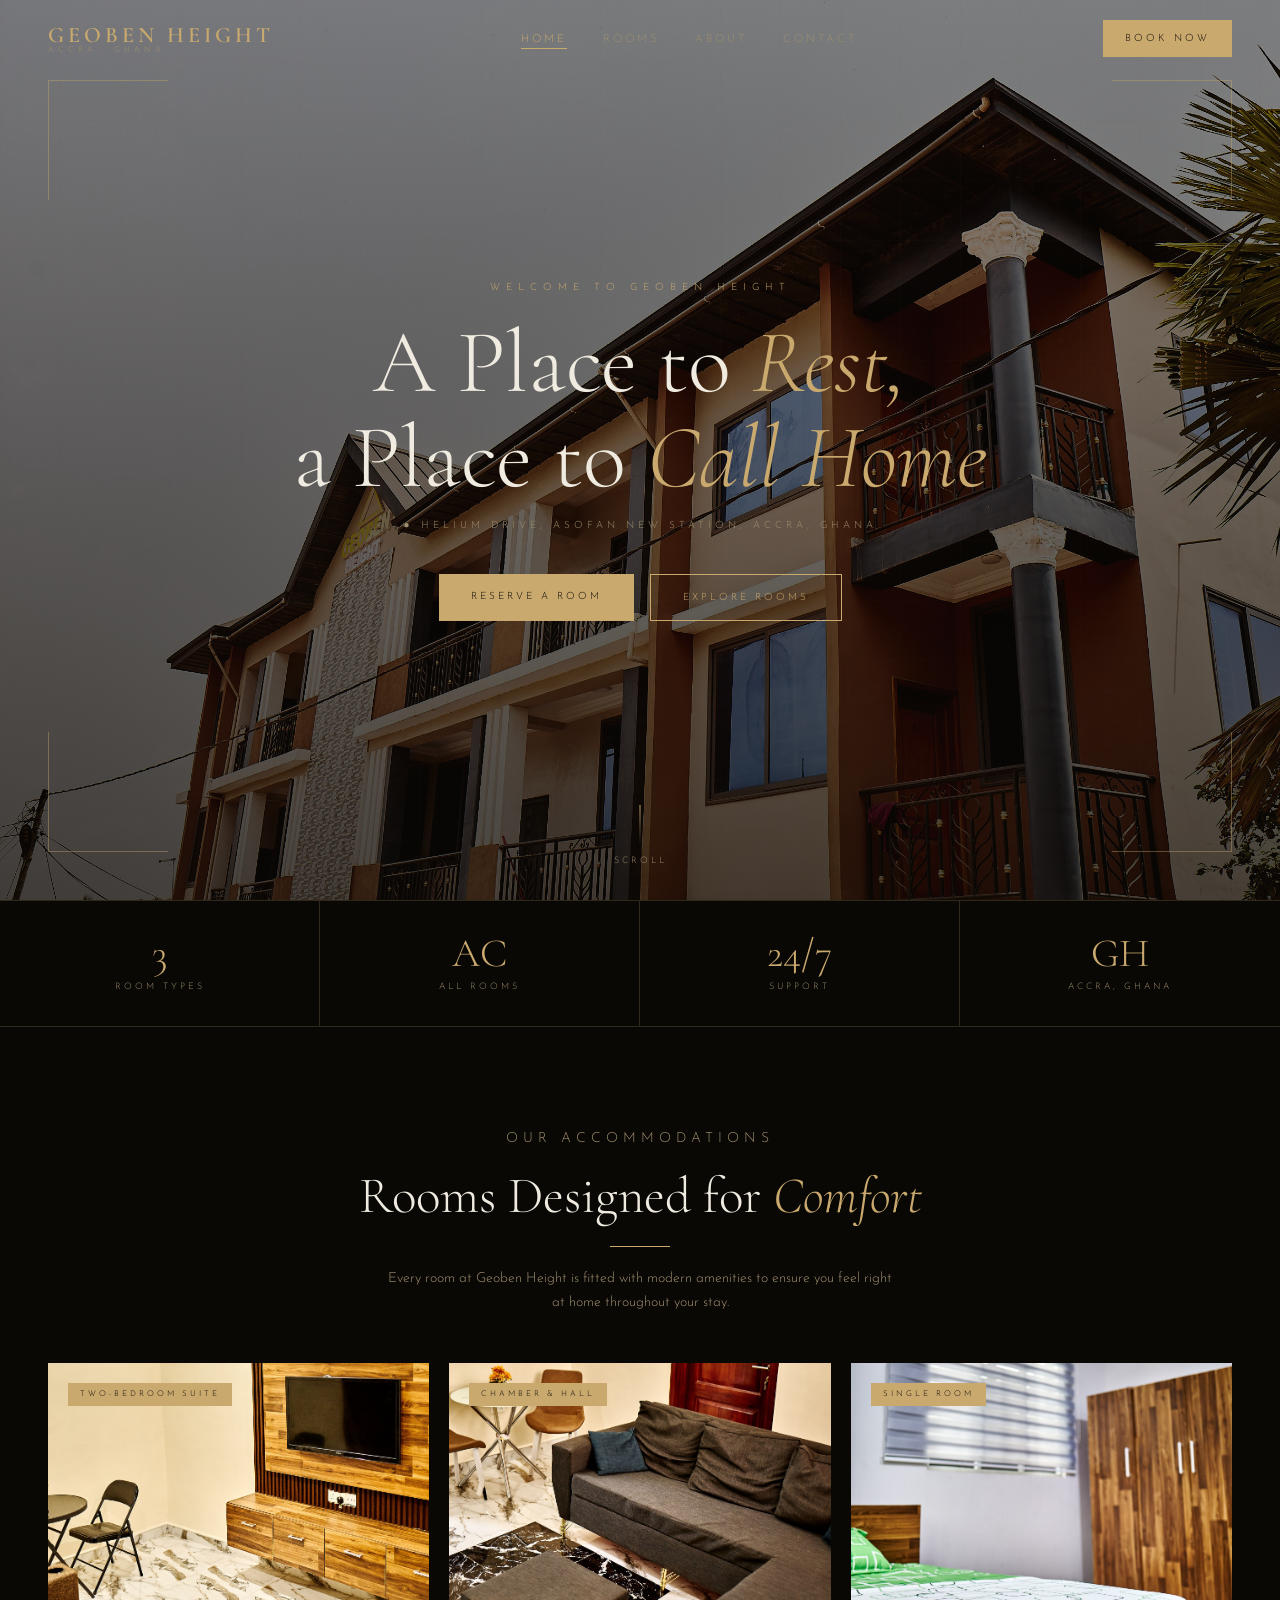
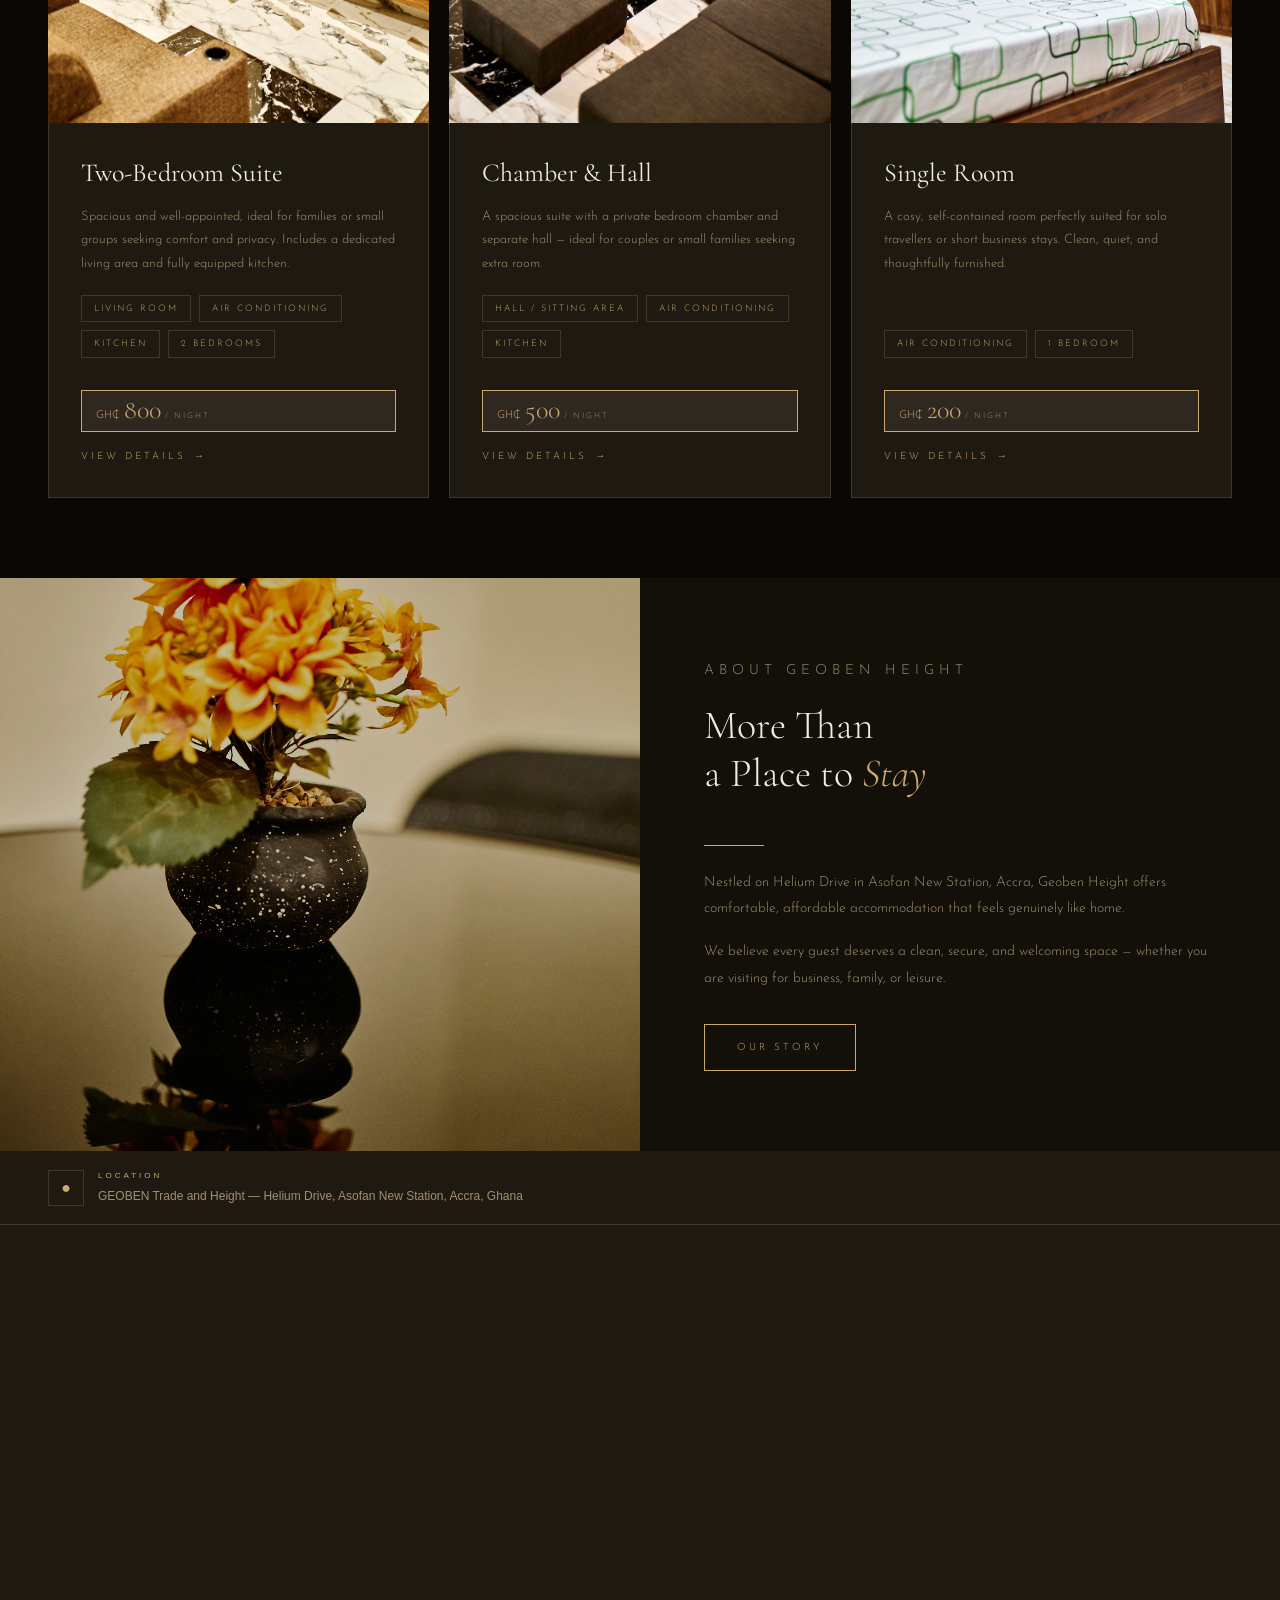
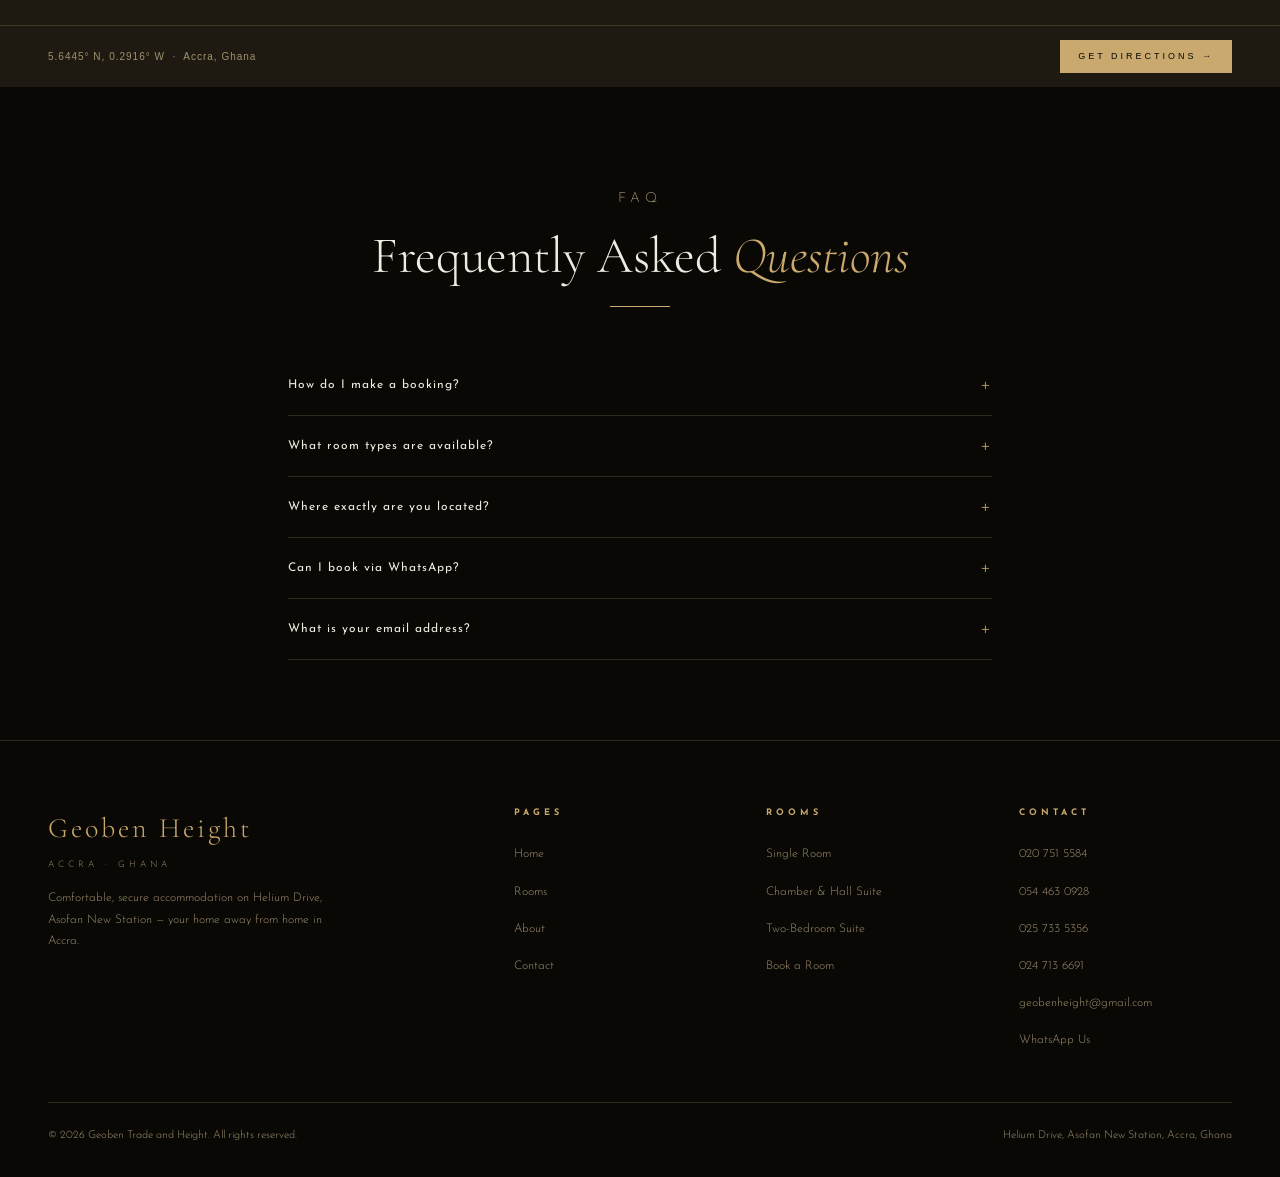
==== index.html @ 5ebba86f "first commit" ====
<!DOCTYPE html>
<html lang="en">
<head>
<meta charset="UTF-8">
<meta name="viewport" content="width=device-width, initial-scale=1.0">
<title>Geoben Height — Luxury Accommodation, Accra</title>
<link rel="stylesheet" href="style.css">
<style>
  .price-tag {
    display: inline-flex;
    align-items: baseline;
    gap: 4px;
    background: var(--mid);
    border: 1px solid var(--gold);
    padding: 6px 14px;
    margin: 8px 0 16px;
  }
  .price-tag .currency { font-family: var(--ff-sans); font-size: 11px; color: var(--gold); }
  .price-tag .amount { font-family: var(--ff-display); font-size: 26px; font-weight: 300; color: var(--gold); line-height: 1; }
  .price-tag .per { font-family: var(--ff-sans); font-size: 8px; letter-spacing: 2px; text-transform: uppercase; color: var(--text-muted); }
</style>
</head>
<body>

<!-- NAV -->
<nav class="nav" id="nav">
  <a href="index.html" class="nav-logo">
    <span class="name">GEOBEN HEIGHT</span>
    <span class="sub">Accra · Ghana</span>
  </a>
  <ul class="nav-links">
    <li><a href="index.html" class="active">Home</a></li>
    <li><a href="rooms.html">Rooms</a></li>
    <li><a href="about.html">About</a></li>
    <li><a href="contact.html">Contact</a></li>
  </ul>
  <button class="hamburger" id="hamburger" onclick="toggleMenu()" aria-label="Menu">
    <span></span><span></span><span></span>
  </button>
  <a href="contact.html#booking" class="nav-cta">Book Now</a>
</nav>

<!-- Mobile Nav Overlay -->
<div class="mobile-nav" id="mobileNav">
  <button class="m-link" onclick="mobileGo('index.html')">Home</button>
  <button class="m-link" onclick="mobileGo('rooms.html')">Rooms</button>
  <button class="m-link" onclick="mobileGo('about.html')">About</button>
  <button class="m-link" onclick="mobileGo('contact.html')">Contact</button>
  <button class="m-cta" onclick="mobileGo('contact.html')">Book Now</button>
</div>

<!-- HERO -->
<section class="hero">
  <div class="hero-bg" style="background-image:url('hero-bg.jpg');background-size:cover;background-position:center top;position:absolute;inset:0;">
    <div class="hero-pattern"></div>
  </div>
  <div class="hero-vignette"></div>
  <div class="hero-corner tl"></div>
  <div class="hero-corner tr"></div>
  <div class="hero-corner bl"></div>
  <div class="hero-corner br"></div>
  <div class="hero-content">
    <p class="hero-eyebrow">Welcome to Geoben Height</p>
    <h1>A Place to <em>Rest,</em><br>a Place to <em>Call Home</em></h1>
    <p class="hero-location">&#9679; Helium Drive, Asofan New Station, Accra, Ghana</p>
    <div class="hero-btns">
      <a href="contact.html#booking" class="btn-primary">Reserve a Room</a>
      <a href="rooms.html" class="btn-ghost">Explore Rooms</a>
    </div>
  </div>
  <div class="hero-scroll">
    <div class="scroll-line"></div>
    <span>Scroll</span>
  </div>
</section>

<!-- STATS -->
<div class="stats-bar">
  <div class="stat-item">
    <div class="stat-num">3</div>
    <div class="stat-label">Room Types</div>
  </div>
  <div class="stat-item">
    <div class="stat-num">AC</div>
    <div class="stat-label">All Rooms</div>
  </div>
  <div class="stat-item">
    <div class="stat-num">24/7</div>
    <div class="stat-label">Support</div>
  </div>
  <div class="stat-item">
    <div class="stat-num">GH</div>
    <div class="stat-label">Accra, Ghana</div>
  </div>
</div>

<!-- ROOMS PREVIEW -->
<section>
  <div class="sec-head">
    <p class="sec-eyebrow">Our Accommodations</p>
    <h2>Rooms Designed for <em>Comfort</em></h2>
    <div class="gold-rule"></div>
    <p>Every room at Geoben Height is fitted with modern amenities to ensure you feel right at home throughout your stay.</p>
  </div>
  <div class="rooms-section">
  <div class="rooms-grid">
      <!-- Two-Bedroom Suite -->
      <div class="room-card">
        <div class="room-thumb">
          <div class="room-thumb-bg" style="background-image:url('two-bedroom.jpg');background-size:cover;background-position:center"></div>
          <span class="room-tag">Two-Bedroom Suite</span>
        </div>
        <div class="room-body">
          <h3 class="room-name">Two-Bedroom Suite</h3>
          <p class="room-desc">Spacious and well-appointed, ideal for families or small groups seeking comfort and privacy. Includes a dedicated living area and fully equipped kitchen.</p>
          <div class="room-amenities">
            <span class="amenity-tag">Living Room</span>
            <span class="amenity-tag">Air Conditioning</span>
            <span class="amenity-tag">Kitchen</span>
            <span class="amenity-tag">2 Bedrooms</span>
          </div>
          <div class="price-tag"><span class="currency">GH₵</span><span class="amount">800</span><span class="per">/ night</span></div>
          <a href="rooms.html" class="room-link">View Details</a>
        </div>
      </div>
      <!-- Chamber and Hall -->
      <div class="room-card">
        <div class="room-thumb">
          <div class="room-thumb-bg" style="background-image:url('chamber-hall.jpg');background-size:cover;background-position:center"></div>
          <span class="room-tag">Chamber &amp; Hall</span>
        </div>
        <div class="room-body">
          <h3 class="room-name">Chamber &amp; Hall</h3>
          <p class="room-desc">A spacious suite with a private bedroom chamber and separate hall — ideal for couples or small families seeking extra room.</p>
          <div class="room-amenities">
            <span class="amenity-tag">Hall / Sitting Area</span>
            <span class="amenity-tag">Air Conditioning</span>
            <span class="amenity-tag">Kitchen</span>
          </div>
          <div class="price-tag"><span class="currency">GH₵</span><span class="amount">500</span><span class="per">/ night</span></div>
          <a href="rooms.html" class="room-link">View Details</a>
        </div>
      </div>
      <!-- Single Room -->
      <div class="room-card">
        <div class="room-thumb">
          <div class="room-thumb-bg" style="background-image:url('single-room.jpg');background-size:cover;background-position:center"></div>
          <span class="room-tag">Single Room</span>
        </div>
        <div class="room-body">
          <h3 class="room-name">Single Room</h3>
          <p class="room-desc">A cosy, self-contained room perfectly suited for solo travellers or short business stays. Clean, quiet, and thoughtfully furnished.</p>
          <div class="room-amenities">
            <span class="amenity-tag">Air Conditioning</span>
            <span class="amenity-tag">1 Bedroom</span>
          </div>
          <div class="price-tag"><span class="currency">GH₵</span><span class="amount">200</span><span class="per">/ night</span></div>
          <a href="rooms.html" class="room-link">View Details</a>
        </div>
      </div>
    </div>
  </div>
</section>

<!-- ABOUT TEASER -->
<section>
  <div class="about-split">
    <div class="about-visual" style="background-image:url('about-visual.jpg');background-size:cover;background-position:center;min-height:420px;">
      <div style="position:absolute;inset:0;background:rgba(10,8,5,0.25);"></div>
    </div>
    <div class="about-text-block">
      <p class="sec-eyebrow">About Geoben Height</p>
      <h2>More Than<br>a Place to <em>Stay</em></h2>
      <div class="divider"></div>
      <p>Nestled on Helium Drive in Asofan New Station, Accra, Geoben Height offers comfortable, affordable accommodation that feels genuinely like home.</p>
      <p>We believe every guest deserves a clean, secure, and welcoming space — whether you are visiting for business, family, or leisure.</p>
      <a href="about.html" class="btn-ghost" style="margin-top: 16px; align-self: flex-start;">Our Story</a>
    </div>
  </div>
</section>

<!-- MAP -->
<!-- Google Map -->
<div style="font-family:sans-serif;background:#1e1a12">
  <div style="background:#1e1a12;border-bottom:1px solid rgba(201,169,110,0.2);padding:18px 48px;display:flex;align-items:center;gap:14px">
    <div style="width:36px;height:36px;border:1px solid rgba(201,169,110,0.2);display:flex;align-items:center;justify-content:center;font-size:16px;flex-shrink:0;color:#c9a96e">&#9679;</div>
    <div>
      <div style="font-size:8px;letter-spacing:3px;text-transform:uppercase;color:#c9a96e;margin-bottom:3px">Location</div>
      <div style="font-size:12px;color:#a09070">GEOBEN Trade and Height &mdash; Helium Drive, Asofan New Station, Accra, Ghana</div>
    </div>
  </div>
  <div style="width:100%;height:400px">
    <iframe src="https://www.google.com/maps/embed?pb=!1m18!1m12!1m3!1d3971.3!2d-0.2916361!3d5.6444949!2m3!1f0!2f0!3f0!3m2!1i1024!2i768!4f13.1!3m3!1m2!1s0xfdf995ddbdab3d1%3A0x887367ef59d5eaba!2sGEOBEN%20Trade%20and%20Height.!5e0!3m2!1sen!2sgh!4v1700000000000!5m2!1sen!2sgh" width="100%" height="400" style="border:none;display:block" loading="lazy" allowfullscreen referrerpolicy="no-referrer-when-downgrade"></iframe>
  </div>
  <div style="background:#1e1a12;border-top:1px solid rgba(201,169,110,0.2);padding:14px 48px;display:flex;align-items:center;justify-content:space-between">
    <span style="font-size:10px;color:#a09070;letter-spacing:1px">5.6445&deg; N, 0.2916&deg; W &nbsp;&middot;&nbsp; Accra, Ghana</span>
    <a href="https://www.google.com/maps/dir//GEOBEN+Trade+and+Height.,+HELIUM+DRIVE+Asofan+new+station,+Accra" target="_blank" style="font-size:9px;letter-spacing:3px;text-transform:uppercase;color:#0a0805;background:#c9a96e;padding:9px 18px;text-decoration:none;display:inline-block">Get Directions &rarr;</a>
  </div>
</div>

<!-- FAQ -->
<section>
  <div class="sec-head">
    <p class="sec-eyebrow">FAQ</p>
    <h2>Frequently Asked <em>Questions</em></h2>
    <div class="gold-rule"></div>
  </div>
  <div class="faq-section">
    <div class="faq-item">
      <button class="faq-btn" onclick="toggleFaq(this)">
        How do I make a booking?
        <span class="faq-icon">+</span>
      </button>
      <div class="faq-body">Fill in the booking form on our Contact page, or reach us directly via phone or WhatsApp on 020 751 5584, 054 463 0928, 025 733 5356, or 024 713 6691. We confirm reservations within 24 hours.</div>
    </div>
    <div class="faq-item">
      <button class="faq-btn" onclick="toggleFaq(this)">
        What room types are available?
        <span class="faq-icon">+</span>
      </button>
      <div class="faq-body">We offer Single Rooms, Chamber & Hall and Two-Bedroom Suites. Both types come with air conditioning and kitchen access. The two-bedroom suite also includes a living room.</div>
    </div>
    <div class="faq-item">
      <button class="faq-btn" onclick="toggleFaq(this)">
        Where exactly are you located?
        <span class="faq-icon">+</span>
      </button>
      <div class="faq-body">We are located at GEOBEN Trade and Height, Helium Drive, Asofan New Station, Accra. Click the map above for directions.</div>
    </div>
    <div class="faq-item">
      <button class="faq-btn" onclick="toggleFaq(this)">
        Can I book via WhatsApp?
        <span class="faq-icon">+</span>
      </button>
      <div class="faq-body">Yes. You can reach us on 020 751 5584 via call or WhatsApp to ask questions or confirm your booking.</div>
    </div>
    <div class="faq-item">
      <button class="faq-btn" onclick="toggleFaq(this)">
        What is your email address?
        <span class="faq-icon">+</span>
      </button>
      <div class="faq-body">You can email us at geobenheight@gmail.com. We aim to respond within 24 hours of receiving your message.</div>
    </div>
  </div>
</section>

<!-- FOOTER -->
<footer>
  <div class="footer-grid">
    <div class="footer-brand">
      <div class="logo">Geoben Height</div>
      <div class="tagline">Accra · Ghana</div>
      <p>Comfortable, secure accommodation on Helium Drive, Asofan New Station — your home away from home in Accra.</p>
    </div>
    <div class="footer-col">
      <h4>Pages</h4>
      <ul>
        <li><a href="index.html">Home</a></li>
        <li><a href="rooms.html">Rooms</a></li>
        <li><a href="about.html">About</a></li>
        <li><a href="contact.html">Contact</a></li>
      </ul>
    </div>
    <div class="footer-col">
      <h4>Rooms</h4>
      <ul>
        <li><a href="rooms.html">Single Room</a></li>
        <li><a href="rooms.html">Chamber & Hall Suite</a></li>        
        <li><a href="rooms.html">Two-Bedroom Suite</a></li>
        <li><a href="contact.html#booking">Book a Room</a></li>
      </ul>
    </div>
    <div class="footer-col">
      <h4>Contact</h4>
      <ul>
        <li><a href="tel:+233207515584">020 751 5584</a></li>
        <li><a href="tel:+233544630928">054 463 0928</a></li>
        <li><a href="tel:+233257335356">025 733 5356</a></li>
        <li><a href="tel:+233247136691">024 713 6691</a></li>
        <li><a href="mailto:geobenheight@gmail.com">geobenheight@gmail.com</a></li>
        <li><a href="https://wa.me/233207515584">WhatsApp Us</a></li>
      </ul>
    </div>
  </div>
  <div class="footer-bottom">
    <p>© 2026 Geoben Trade and Height. All rights reserved.</p>
    <p>Helium Drive, Asofan New Station, Accra, Ghana</p>
  </div>
</footer>

<script>
  const nav = document.getElementById('nav');
  window.addEventListener('scroll', () => {
    nav.classList.toggle('scrolled', window.scrollY > 60);
  });
  function toggleFaq(btn) {
    const body = btn.nextElementSibling;
    const icon = btn.querySelector('.faq-icon');
    const isOpen = body.classList.contains('open');
    document.querySelectorAll('.faq-body').forEach(b => b.classList.remove('open'));
    document.querySelectorAll('.faq-btn').forEach(b => { b.classList.remove('open'); b.querySelector('.faq-icon').textContent = '+'; });
    if (!isOpen) { body.classList.add('open'); btn.classList.add('open'); icon.textContent = '+'; }
  }

  // ── HAMBURGER MENU ──
  const hamburger = document.getElementById('hamburger');
  const mobileNav = document.getElementById('mobileNav');

  function toggleMenu() {
    const isOpen = mobileNav.classList.contains('open');
    if (isOpen) {
      mobileNav.classList.remove('open');
      hamburger.classList.remove('open');
      document.body.style.overflow = '';
    } else {
      mobileNav.classList.add('open');
      hamburger.classList.add('open');
      document.body.style.overflow = 'hidden';
    }
  }

  function mobileGo(page) {
    mobileNav.classList.remove('open');
    hamburger.classList.remove('open');
    document.body.style.overflow = '';
    window.location.href = page;
  }

  // Close menu on outside click
  mobileNav.addEventListener('click', function(e) {
    if (e.target === mobileNav) {
      toggleMenu();
    }
  });

  // Close menu on Escape key
  document.addEventListener('keydown', function(e) {
    if (e.key === 'Escape' && mobileNav.classList.contains('open')) {
      toggleMenu();
    }
  });

</script>
</body>
</html>
---- style.css ----
@import url('https://fonts.googleapis.com/css2?family=Cormorant+Garamond:ital,wght@0,300;0,400;0,600;1,300;1,400&family=Josefin+Sans:wght@300;400;600&display=swap');

:root {
  --gold: #c9a96e;
  --gold-light: #e8d5a8;
  --gold-dark: #8b6914;
  --black: #0a0805;
  --dark: #13100a;
  --dark2: #1e1a12;
  --mid: #2e2820;
  --text: #f0ebe0;
  --text-muted: #a09070;
  --off-white: #f7f3ec;
  --border: rgba(201,169,110,0.2);
  --ff-display: 'Cormorant Garamond', serif;
  --ff-sans: 'Josefin Sans', sans-serif;
}

*, *::before, *::after { margin: 0; padding: 0; box-sizing: border-box; }

html { scroll-behavior: smooth; }

body {
  background: var(--black);
  color: var(--text);
  font-family: var(--ff-sans);
  font-weight: 300;
  line-height: 1.7;
  overflow-x: hidden;
}

/* ── NAV ── */
.nav {
  position: fixed;
  top: 0; left: 0; right: 0;
  z-index: 300;
  display: flex;
  align-items: center;
  justify-content: space-between;
  padding: 20px 48px;
  transition: background 0.4s, padding 0.4s;
}
.nav.scrolled {
  background: rgba(10,8,5,0.96);
  padding: 14px 48px;
  border-bottom: 1px solid var(--border);
}
.nav-logo {
  display: flex;
  flex-direction: column;
  line-height: 1;
  text-decoration: none;
}
.nav-logo .name {
  font-family: var(--ff-display);
  font-size: 22px;
  font-weight: 600;
  color: var(--gold);
  letter-spacing: 4px;
}
.nav-logo .sub {
  font-family: var(--ff-sans);
  font-size: 8px;
  letter-spacing: 4px;
  color: var(--text-muted);
  text-transform: uppercase;
}
.nav-links {
  display: flex;
  gap: 36px;
  list-style: none;
}
.nav-links a {
  font-family: var(--ff-sans);
  font-size: 11px;
  letter-spacing: 3px;
  text-transform: uppercase;
  color: var(--text-muted);
  text-decoration: none;
  transition: color 0.3s;
  position: relative;
}
.nav-links a::after {
  content: '';
  position: absolute;
  bottom: -4px; left: 0;
  width: 0; height: 1px;
  background: var(--gold);
  transition: width 0.3s;
}
.nav-links a:hover, .nav-links a.active { color: var(--gold); }
.nav-links a:hover::after, .nav-links a.active::after { width: 100%; }
.nav-cta {
  font-family: var(--ff-sans);
  font-size: 10px;
  letter-spacing: 3px;
  text-transform: uppercase;
  color: var(--black);
  background: var(--gold);
  border: none;
  padding: 10px 22px;
  cursor: pointer;
  text-decoration: none;
  display: inline-block;
  transition: background 0.3s, color 0.3s;
}
.nav-cta:hover { background: var(--gold-light); }

/* ── HERO ── */
.hero {
  position: relative;
  height: 100vh;
  display: flex;
  align-items: center;
  justify-content: center;
  overflow: hidden;
}
.hero-bg {
  position: absolute;
  inset: 0;
  background: var(--dark);
  background-size: cover;
  background-position: center top;
}
.hero-pattern {
  position: absolute;
  inset: 0;
  background-image:
    linear-gradient(var(--border) 1px, transparent 1px),
    linear-gradient(90deg, var(--border) 1px, transparent 1px);
  background-size: 60px 60px;
  opacity: 0.2;
}
.hero-vignette {
  position: absolute;
  inset: 0;
  background: linear-gradient(
    to bottom,
    rgba(10,8,5,0.45) 0%,
    rgba(10,8,5,0.6) 50%,
    rgba(10,8,5,0.75) 100%
  );
}
.hero-corner {
  position: absolute;
  width: 120px; height: 120px;
  border-color: var(--gold);
  border-style: solid;
  opacity: 0.4;
}
.hero-corner.tl { top: 80px; left: 48px; border-width: 1px 0 0 1px; }
.hero-corner.tr { top: 80px; right: 48px; border-width: 1px 1px 0 0; }
.hero-corner.bl { bottom: 48px; left: 48px; border-width: 0 0 1px 1px; }
.hero-corner.br { bottom: 48px; right: 48px; border-width: 0 1px 1px 0; }
.hero-content {
  position: relative;
  z-index: 2;
  text-align: center;
  animation: fadeUp 1.2s ease both;
}
@keyframes fadeUp {
  from { opacity: 0; transform: translateY(30px); }
  to   { opacity: 1; transform: translateY(0); }
}
.hero-eyebrow {
  font-family: var(--ff-sans);
  font-size: 10px;
  letter-spacing: 6px;
  text-transform: uppercase;
  color: var(--gold);
  margin-bottom: 20px;
}
.hero h1 {
  font-family: var(--ff-display);
  font-size: clamp(52px, 7vw, 90px);
  font-weight: 300;
  line-height: 1.05;
  color: var(--text);
  margin-bottom: 12px;
}
.hero h1 em { font-style: italic; color: var(--gold); }
.hero-location {
  font-family: var(--ff-sans);
  font-size: 10px;
  letter-spacing: 4px;
  color: var(--text-muted);
  text-transform: uppercase;
  margin-bottom: 40px;
}
.hero-btns {
  display: flex;
  gap: 16px;
  justify-content: center;
}
.btn-primary {
  font-family: var(--ff-sans);
  font-size: 10px;
  letter-spacing: 3px;
  text-transform: uppercase;
  color: var(--black);
  background: var(--gold);
  border: none;
  padding: 14px 32px;
  cursor: pointer;
  text-decoration: none;
  display: inline-block;
  transition: background 0.3s;
}
.btn-primary:hover { background: var(--gold-light); }
.btn-ghost {
  font-family: var(--ff-sans);
  font-size: 10px;
  letter-spacing: 3px;
  text-transform: uppercase;
  color: var(--gold);
  background: transparent;
  border: 1px solid var(--gold);
  padding: 14px 32px;
  cursor: pointer;
  text-decoration: none;
  display: inline-block;
  transition: background 0.3s, color 0.3s;
}
.btn-ghost:hover { background: var(--gold); color: var(--black); }
.hero-scroll {
  position: absolute;
  bottom: 32px;
  left: 50%;
  transform: translateX(-50%);
  display: flex;
  flex-direction: column;
  align-items: center;
  gap: 8px;
  color: var(--text-muted);
  font-size: 9px;
  letter-spacing: 3px;
  text-transform: uppercase;
  font-family: var(--ff-sans);
  animation: bounce 2s infinite;
}
.scroll-line {
  width: 1px; height: 40px;
  background: linear-gradient(to bottom, var(--gold), transparent);
}
@keyframes bounce {
  0%, 100% { transform: translateX(-50%) translateY(0); }
  50% { transform: translateX(-50%) translateY(6px); }
}

/* ── SECTION HEADER ── */
.sec-head {
  text-align: center;
  padding: 80px 24px 48px;
}
.sec-eyebrow {
  font-family: var(--ff-sans);
  font-size: 9px;
  letter-spacing: 5px;
  text-transform: uppercase;
  color: var(--gold);
  margin-bottom: 16px;
}
.sec-head h2 {
  font-family: var(--ff-display);
  font-size: clamp(32px, 4vw, 52px);
  font-weight: 300;
  color: var(--text);
  line-height: 1.15;
}
.sec-head h2 em { font-style: italic; color: var(--gold); }
.gold-rule {
  width: 60px; height: 1px;
  background: var(--gold);
  margin: 20px auto 0;
}
.sec-head p {
  margin-top: 20px;
  font-size: 14px;
  color: var(--text-muted);
  max-width: 520px;
  margin-left: auto;
  margin-right: auto;
}

/* ── STATS BAR ── */
.stats-bar {
  display: grid;
  grid-template-columns: repeat(4, 1fr);
  border-top: 1px solid var(--border);
  border-bottom: 1px solid var(--border);
}
.stat-item {
  padding: 32px 20px;
  text-align: center;
  border-right: 1px solid var(--border);
}
.stat-item:last-child { border-right: none; }
.stat-num {
  font-family: var(--ff-display);
  font-size: 40px;
  font-weight: 300;
  color: var(--gold);
  line-height: 1;
  margin-bottom: 6px;
}
.stat-label {
  font-size: 9px;
  letter-spacing: 3px;
  text-transform: uppercase;
  color: var(--text-muted);
}

/* ── ROOM CARDS CAROUSEL ── */
.rooms-section { padding: 0 48px 80px; }
.rooms-grid {
  display: grid;
  grid-template-columns: repeat(3, 1fr);
  gap: 20px;
  align-items: stretch;
}
.room-card {
  position: relative;
  overflow: hidden;
  background: var(--dark2);
  cursor: pointer;
  display: flex;
  flex-direction: column;
}
.room-body {
  flex: 1;
  display: flex;
  flex-direction: column;
}
.room-desc {
  flex: 1;
}
.room-thumb {
  height: 360px;
  background: var(--dark2);
  display: flex;
  align-items: center;
  justify-content: center;
  overflow: hidden;
  position: relative;
}
.room-thumb-bg {
  position: absolute;
  inset: 0;
  transition: transform 0.6s ease;
}
.room-card:hover .room-thumb-bg { transform: scale(1.06); }
.rt-double {
  background: linear-gradient(135deg, #1e1508 0%, #3d2e0e 40%, #1e1508 100%);
}
.rt-single {
  background: linear-gradient(135deg, #0a1208 0%, #1a2e14 40%, #0a1208 100%);
}
.room-thumb-icon {
  position: relative;
  z-index: 2;
  font-size: 64px;
  opacity: 0.6;
  transition: transform 0.4s;
}
.room-card:hover .room-thumb-icon { transform: scale(1.1); }
.room-tag {
  position: absolute;
  top: 20px; left: 20px;
  z-index: 3;
  font-family: var(--ff-sans);
  font-size: 8px;
  letter-spacing: 3px;
  text-transform: uppercase;
  color: var(--black);
  background: var(--gold);
  padding: 5px 12px;
}
.room-body {
  padding: 28px 32px 32px;
  border: 1px solid var(--border);
  border-top: none;
}
.room-name {
  font-family: var(--ff-display);
  font-size: 26px;
  font-weight: 400;
  color: var(--text);
  margin-bottom: 10px;
}
.room-desc {
  font-size: 13px;
  color: var(--text-muted);
  line-height: 1.8;
  margin-bottom: 20px;
}
.room-amenities {
  display: flex;
  flex-wrap: wrap;
  gap: 8px;
  margin-bottom: 24px;
}
.amenity-tag {
  font-family: var(--ff-sans);
  font-size: 9px;
  letter-spacing: 2px;
  text-transform: uppercase;
  color: var(--gold);
  border: 1px solid var(--border);
  padding: 5px 12px;
}
.room-link {
  font-family: var(--ff-sans);
  font-size: 10px;
  letter-spacing: 3px;
  text-transform: uppercase;
  color: var(--gold);
  text-decoration: none;
  display: flex;
  align-items: center;
  gap: 8px;
  transition: gap 0.3s;
}
.room-link:hover { gap: 14px; }
.room-link::after { content: '→'; }

/* ── ABOUT SPLIT ── */
.about-split {
  display: grid;
  grid-template-columns: 1fr 1fr;
  min-height: 500px;
}
.about-visual {
  background: var(--dark2);
  background-size: cover;
  background-position: center;
  display: flex;
  align-items: center;
  justify-content: center;
  position: relative;
  overflow: hidden;
  padding: 0;
  min-height: 420px;
}
.about-geo {
  position: absolute;
  inset: 0;
  background-image:
    linear-gradient(var(--border) 1px, transparent 1px),
    linear-gradient(90deg, var(--border) 1px, transparent 1px);
  background-size: 40px 40px;
}
.about-circle {
  position: relative;
  z-index: 2;
  width: 200px; height: 200px;
  border-radius: 50%;
  border: 1px solid var(--gold);
  display: flex;
  align-items: center;
  justify-content: center;
  flex-direction: column;
  text-align: center;
}
.about-circle::before {
  content: '';
  position: absolute;
  inset: 12px;
  border-radius: 50%;
  border: 1px solid var(--border);
}
.about-circle .big {
  font-family: var(--ff-display);
  font-size: 48px;
  font-weight: 300;
  color: var(--gold);
  line-height: 1;
}
.about-circle .sm {
  font-size: 9px;
  letter-spacing: 2px;
  text-transform: uppercase;
  color: var(--text-muted);
  margin-top: 4px;
}
.about-text-block {
  padding: 80px 64px;
  background: var(--dark);
  display: flex;
  flex-direction: column;
  justify-content: center;
}
.about-text-block h2 {
  font-family: var(--ff-display);
  font-size: 40px;
  font-weight: 300;
  line-height: 1.2;
  margin-bottom: 24px;
  color: var(--text);
}
.about-text-block h2 em { font-style: italic; color: var(--gold); }
.about-text-block p {
  font-size: 14px;
  color: var(--text-muted);
  line-height: 1.9;
  margin-bottom: 16px;
}
.about-divider {
  width: 40px; height: 1px;
  background: var(--gold);
  margin: 28px 0;
}

/* ── CONTACT GRID ── */
.contact-section { padding: 80px 48px; }
.contact-grid {
  display: grid;
  grid-template-columns: 1fr 1fr;
  gap: 2px;
}
.contact-info {
  background: var(--dark2);
  padding: 60px;
  border: 1px solid var(--border);
}
.contact-info h3 {
  font-family: var(--ff-display);
  font-size: 36px;
  font-weight: 300;
  color: var(--text);
  margin-bottom: 32px;
}
.contact-detail {
  display: flex;
  gap: 20px;
  margin-bottom: 28px;
  align-items: flex-start;
}
.contact-icon {
  width: 40px; height: 40px;
  border: 1px solid var(--border);
  display: flex;
  align-items: center;
  justify-content: center;
  flex-shrink: 0;
  font-size: 16px;
}
.contact-text label {
  display: block;
  font-size: 9px;
  letter-spacing: 3px;
  text-transform: uppercase;
  color: var(--gold);
  margin-bottom: 4px;
}
.contact-text p, .contact-text a {
  font-size: 13px;
  color: var(--text-muted);
  text-decoration: none;
  line-height: 1.6;
}
.contact-text a:hover { color: var(--gold); }

/* ── BOOKING FORM ── */
.booking-form-block {
  background: var(--dark);
  padding: 60px;
  border: 1px solid var(--border);
}
.booking-form-block h3 {
  font-family: var(--ff-display);
  font-size: 36px;
  font-weight: 300;
  color: var(--text);
  margin-bottom: 32px;
}
.form-row {
  display: grid;
  grid-template-columns: 1fr 1fr;
  gap: 16px;
  margin-bottom: 16px;
}
.form-row.full { grid-template-columns: 1fr; }
.field {
  display: flex;
  flex-direction: column;
  gap: 6px;
}
.field label {
  font-size: 9px;
  letter-spacing: 3px;
  text-transform: uppercase;
  color: var(--text-muted);
}
.field input, .field select {
  background: var(--mid);
  border: 1px solid var(--border);
  color: var(--text);
  font-family: var(--ff-sans);
  font-size: 12px;
  padding: 12px 16px;
  outline: none;
  transition: border-color 0.3s;
  appearance: none;
}
.field input:focus, .field select:focus {
  border-color: var(--gold);
}
.field select option { background: var(--dark2); }
.form-submit-btn {
  width: 100%;
  font-family: var(--ff-sans);
  font-size: 11px;
  letter-spacing: 3px;
  text-transform: uppercase;
  color: var(--black);
  background: var(--gold);
  border: none;
  padding: 16px;
  cursor: pointer;
  margin-top: 8px;
  transition: background 0.3s;
}
.form-submit-btn:hover { background: var(--gold-light); }
.form-note {
  font-size: 11px;
  color: var(--text-muted);
  text-align: center;
  margin-top: 12px;
}

/* ── MAP BLOCK ── */
.map-strip {
  height: 140px;
  background: var(--dark2);
  display: flex;
  align-items: center;
  justify-content: center;
  border-top: 1px solid var(--border);
  border-bottom: 1px solid var(--border);
  cursor: pointer;
  text-decoration: none;
  position: relative;
  overflow: hidden;
  transition: background 0.3s;
}
.map-strip:hover { background: var(--mid); }
.map-strip-geo {
  position: absolute;
  inset: 0;
  background-image:
    linear-gradient(var(--border) 1px, transparent 1px),
    linear-gradient(90deg, var(--border) 1px, transparent 1px);
  background-size: 30px 30px;
}
.map-strip-inner {
  position: relative;
  z-index: 2;
  text-align: center;
}
.map-strip-inner .pin { font-size: 28px; margin-bottom: 8px; }
.map-strip-inner p {
  font-size: 11px;
  color: var(--text-muted);
  letter-spacing: 1px;
  margin-bottom: 4px;
}
.map-strip-inner span {
  font-size: 9px;
  letter-spacing: 3px;
  text-transform: uppercase;
  color: var(--gold);
}

/* ── FAQ ── */
.faq-section { padding: 0 48px 80px; max-width: 800px; margin: 0 auto; }
.faq-item {
  border-bottom: 1px solid var(--border);
}
.faq-btn {
  width: 100%;
  background: none;
  border: none;
  color: var(--text);
  font-family: var(--ff-sans);
  font-size: 12px;
  letter-spacing: 1px;
  padding: 20px 0;
  display: flex;
  justify-content: space-between;
  align-items: center;
  cursor: pointer;
  text-align: left;
}
.faq-btn:hover { color: var(--gold); }
.faq-icon {
  color: var(--gold);
  font-size: 20px;
  font-weight: 300;
  flex-shrink: 0;
  margin-left: 16px;
  transition: transform 0.3s;
}
.faq-body {
  font-size: 13px;
  color: var(--text-muted);
  line-height: 1.8;
  max-height: 0;
  overflow: hidden;
  transition: max-height 0.4s ease, padding 0.3s;
}
.faq-body.open { max-height: 200px; padding-bottom: 20px; }
.faq-btn.open .faq-icon { transform: rotate(45deg); }

/* ── FOOTER ── */
footer {
  background: var(--black);
  border-top: 1px solid var(--border);
  padding: 64px 48px 32px;
}
.footer-grid {
  display: grid;
  grid-template-columns: 2fr 1fr 1fr 1fr;
  gap: 40px;
  margin-bottom: 48px;
}
.footer-brand .logo {
  font-family: var(--ff-display);
  font-size: 28px;
  font-weight: 300;
  color: var(--gold);
  letter-spacing: 3px;
  margin-bottom: 4px;
}
.footer-brand .tagline {
  font-size: 9px;
  letter-spacing: 4px;
  text-transform: uppercase;
  color: var(--text-muted);
  margin-bottom: 16px;
}
.footer-brand p {
  font-size: 12px;
  color: var(--text-muted);
  line-height: 1.8;
  max-width: 280px;
}
.footer-col h4 {
  font-size: 9px;
  letter-spacing: 4px;
  text-transform: uppercase;
  color: var(--gold);
  margin-bottom: 20px;
}
.footer-col ul { list-style: none; display: flex; flex-direction: column; gap: 10px; }
.footer-col ul a {
  font-size: 12px;
  color: var(--text-muted);
  text-decoration: none;
  transition: color 0.3s;
}
.footer-col ul a:hover { color: var(--gold); }
.footer-bottom {
  border-top: 1px solid var(--border);
  padding-top: 24px;
  display: flex;
  justify-content: space-between;
  align-items: center;
}
.footer-bottom p { font-size: 11px; color: var(--text-muted); }

/* ── PAGE HERO (inner pages) ── */
.page-hero {
  height: 45vh;
  min-height: 320px;
  display: flex;
  align-items: flex-end;
  justify-content: flex-start;
  padding: 0 48px 60px;
  position: relative;
  overflow: hidden;
  background: var(--dark2);
}
.page-hero-pattern {
  position: absolute;
  inset: 0;
  background-image:
    linear-gradient(var(--border) 1px, transparent 1px),
    linear-gradient(90deg, var(--border) 1px, transparent 1px);
  background-size: 60px 60px;
}
.page-hero-vignette {
  position: absolute;
  inset: 0;
  background: linear-gradient(to top, rgba(10,8,5,0.9) 0%, transparent 60%);
}
.page-hero-content {
  position: relative;
  z-index: 2;
  animation: fadeUp 0.8s ease both;
}
.page-hero-content .eyebrow {
  font-size: 9px;
  letter-spacing: 5px;
  text-transform: uppercase;
  color: var(--gold);
  margin-bottom: 12px;
}
.page-hero-content h1 {
  font-family: var(--ff-display);
  font-size: clamp(40px, 5vw, 70px);
  font-weight: 300;
  color: var(--text);
}
.page-hero-content h1 em { font-style: italic; color: var(--gold); }
.breadcrumb {
  margin-top: 12px;
  font-size: 10px;
  letter-spacing: 2px;
  color: var(--text-muted);
}
.breadcrumb a { color: var(--gold); text-decoration: none; }

/* ── UTILITIES ── */
.container { max-width: 1200px; margin: 0 auto; padding: 0 48px; }
.text-gold { color: var(--gold); }
section { position: relative; }
.divider { width: 60px; height: 1px; background: var(--gold); margin: 24px 0; }

/* ═══════════════════════════════════════════
   RESPONSIVE STYLES
   Breakpoints:
   - Tablet:  max-width 1024px
   - Mobile:  max-width 768px
   - Small:   max-width 480px
═══════════════════════════════════════════ */

/* ── HAMBURGER MENU ── */
.hamburger {
  display: none;
  flex-direction: column;
  gap: 5px;
  cursor: pointer;
  background: none;
  border: none;
  padding: 10px;
  z-index: 300;
  min-width: 44px;
  min-height: 44px;
  align-items: center;
  justify-content: center;
  -webkit-tap-highlight-color: transparent;
  touch-action: manipulation;
  position: relative;
}
.hamburger span {
  display: block;
  width: 24px;
  height: 2px;
  background: var(--gold);
  transition: all 0.3s;
  border-radius: 2px;
}
.hamburger.open span:nth-child(1) { transform: translateY(7px) rotate(45deg); }
.hamburger.open span:nth-child(2) { opacity: 0; transform: scaleX(0); }
.hamburger.open span:nth-child(3) { transform: translateY(-7px) rotate(-45deg); }

/* Mobile nav overlay */
.mobile-nav {
  display: none;
  position: fixed;
  top: 0;
  left: 0;
  width: 100%;
  height: 100%;
  background: rgba(10,8,5,0.98);
  z-index: 250;
  flex-direction: column;
  align-items: center;
  justify-content: center;
  gap: 36px;
  -webkit-overflow-scrolling: touch;
  touch-action: manipulation;
}
.mobile-nav.open { display: flex; }
.mobile-nav a, .mobile-nav .m-link {
  font-family: var(--ff-display);
  font-size: 36px;
  font-weight: 300;
  color: var(--text-muted);
  text-decoration: none;
  letter-spacing: 3px;
  transition: color 0.3s;
  background: none;
  border: none;
  cursor: pointer;
}
.mobile-nav a:hover, .mobile-nav .m-link:hover { color: var(--gold); }
.mobile-nav .m-cta {
  font-family: var(--ff-sans);
  font-size: 11px;
  letter-spacing: 3px;
  text-transform: uppercase;
  color: var(--black);
  background: var(--gold);
  padding: 14px 32px;
  text-decoration: none;
  margin-top: 12px;
  cursor: pointer;
  border: none;
}

/* ── TABLET (≤1024px) ── */
@media (max-width: 1024px) {
  .nav { padding: 16px 32px; }
  .nav.scrolled { padding: 12px 32px; }

  .hero-corner.tl { top: 60px; left: 32px; }
  .hero-corner.tr { top: 60px; right: 32px; }

  .rooms-section { padding: 0 32px 64px; }
  .rooms-grid { grid-template-columns: repeat(2, 1fr); gap: 16px; }

  .about-split { grid-template-columns: 1fr 1fr; }
  .about-text-block { padding: 60px 40px; }

  .contact-section { padding: 60px 32px; }
  .booking-form-block { padding: 48px 40px; }
  .contact-info { padding: 48px 40px; }

  .footer-grid { grid-template-columns: 2fr 1fr 1fr; gap: 32px; }
  .footer-grid .footer-col:last-child { grid-column: 2; }

  .page-hero { padding: 0 32px 48px; }

  /* About page */
  .about-full { padding: 60px 32px; gap: 48px; }
  .about-text-block { padding: 56px 40px; }

  /* Rooms page */
  .room-detail { margin: 0 32px 4px; }
}

/* ── MOBILE (≤768px) ── */
@media (max-width: 768px) {

  /* Nav — hide links, show hamburger */
  .nav { padding: 14px 20px; }
  .nav.scrolled { padding: 12px 20px; }
  .nav-links { display: none; }
  .nav-cta { display: none; }
  .hamburger { display: flex; }

  /* Hero */
  .hero { height: 100svh; padding: 0 20px; }
  .hero h1 { font-size: clamp(36px, 9vw, 56px); }
  .hero-eyebrow { font-size: 9px; letter-spacing: 4px; }
  .hero-location { font-size: 9px; letter-spacing: 2px; margin-bottom: 28px; }
  .hero-btns { flex-direction: column; align-items: center; gap: 12px; }
  .btn-primary, .btn-ghost { width: 200px; text-align: center; padding: 13px 20px; }
  .hero-corner { width: 50px; height: 50px; }
  .hero-corner.tl { top: 70px; left: 20px; }
  .hero-corner.tr { top: 70px; right: 20px; }
  .hero-corner.bl { bottom: 24px; left: 20px; }
  .hero-corner.br { bottom: 24px; right: 20px; }

  /* Stats */
  .stats-bar { grid-template-columns: repeat(2, 1fr); }
  .stat-item:nth-child(2) { border-right: none; }
  .stat-item:nth-child(3) { border-top: 1px solid var(--border); }
  .stat-num { font-size: 30px; }

  /* Section head */
  .sec-head { padding: 48px 20px 28px; }

  /* Rooms — stacked on mobile */
  .rooms-section { padding: 0 16px 48px; }
  .rooms-grid { grid-template-columns: 1fr; gap: 16px; }
  .room-thumb { height: 220px; }
  .room-thumb-icon { font-size: 48px; }

  /* About split — stack vertically */
  .about-split { grid-template-columns: 1fr; }
  .about-visual { min-height: 220px; padding: 40px; }
  .about-text-block { padding: 40px 24px; }
  .about-text-block h2 { font-size: 32px; }

  /* Contact */
  .contact-section { padding: 40px 16px; }
  .contact-grid { grid-template-columns: 1fr; }
  .contact-info { padding: 36px 24px; }
  .booking-form-block { padding: 36px 24px; }
  .form-row { grid-template-columns: 1fr; }

  /* FAQ */
  .faq-section { padding: 0 20px 48px; }

  /* Footer */
  footer { padding: 48px 20px 24px; }
  .footer-grid {
    grid-template-columns: 1fr;
    gap: 32px;
  }
  .footer-grid .footer-col:last-child { grid-column: auto; }
  .footer-bottom { flex-direction: column; gap: 8px; text-align: center; }

  /* Page hero */
  .page-hero {
    height: 36vh;
    min-height: 260px;
    padding: 0 20px 36px;
    padding-top: 80px;
  }
  .page-hero-content h1 { font-size: clamp(32px, 8vw, 52px); }

  /* Rooms page detail blocks */
  .room-detail {
    grid-template-columns: 1fr;
    margin: 0 16px 4px;
  }
  .room-detail.reverse { direction: ltr; }
  .rv { min-height: 240px; }
  .room-info-block { padding: 32px 24px; }
  .room-info-block h2 { font-size: 28px; }
  .amenity-grid { grid-template-columns: 1fr 1fr; }

  /* Comparison table */
  .compare-table { margin: 0 16px 48px; overflow-x: auto; }
  .compare-table table { min-width: 500px; }

  /* About page */
  .about-full {
    grid-template-columns: 1fr;
    padding: 40px 20px;
    gap: 32px;
  }
  .aside { position: static; }
  .values-grid { grid-template-columns: 1fr; margin: 0 16px 48px; }
  .quote-strip { padding: 48px 20px; }
  .quote-strip blockquote { font-size: 20px; }

  /* Contact page */
  .contact-page { grid-template-columns: 1fr; padding: 36px 16px; }
  .booking-right { padding: 36px 24px; }
  .booking-right .form-title { font-size: 28px; }
  .form-row { grid-template-columns: 1fr; }

  /* Map block */
  .map-full { height: 260px; }

  /* Price tag */
  .price-tag .amount { font-size: 26px; }
}

/* ── SMALL MOBILE (≤480px) ── */
@media (max-width: 480px) {
  .nav-logo .name { font-size: 16px; letter-spacing: 2px; }
  .hero h1 { font-size: 32px; }
  .hero-eyebrow { display: none; }
  .stat-num { font-size: 24px; }
  .sec-head h2 { font-size: 28px; }
  .room-thumb { height: 200px; }
  .mobile-nav a, .mobile-nav .m-link { font-size: 28px; }
  .about-circle { width: 140px; height: 140px; }
  .about-circle .big { font-size: 36px; }
  .footer-brand .logo { font-size: 22px; }

  /* Stack hero buttons full width */
  .btn-primary, .btn-ghost { width: 100%; max-width: 280px; }

  /* Rooms page */
  .room-info-block h2 { font-size: 24px; }
  .amenity-grid { grid-template-columns: 1fr; }

  /* About */
  .value-card { padding: 28px 20px; }
  .quote-strip blockquote { font-size: 18px; }

  /* Contact form */
  .booking-right { padding: 28px 16px; }
  .contact-info { padding: 28px 16px; }
}

/* ── VIDEO BLOCK RESPONSIVE ── */
@media (max-width: 768px) {
  div[style*="margin: 0 48px 64px"] {
    margin: 0 16px 48px !important;
  }
}
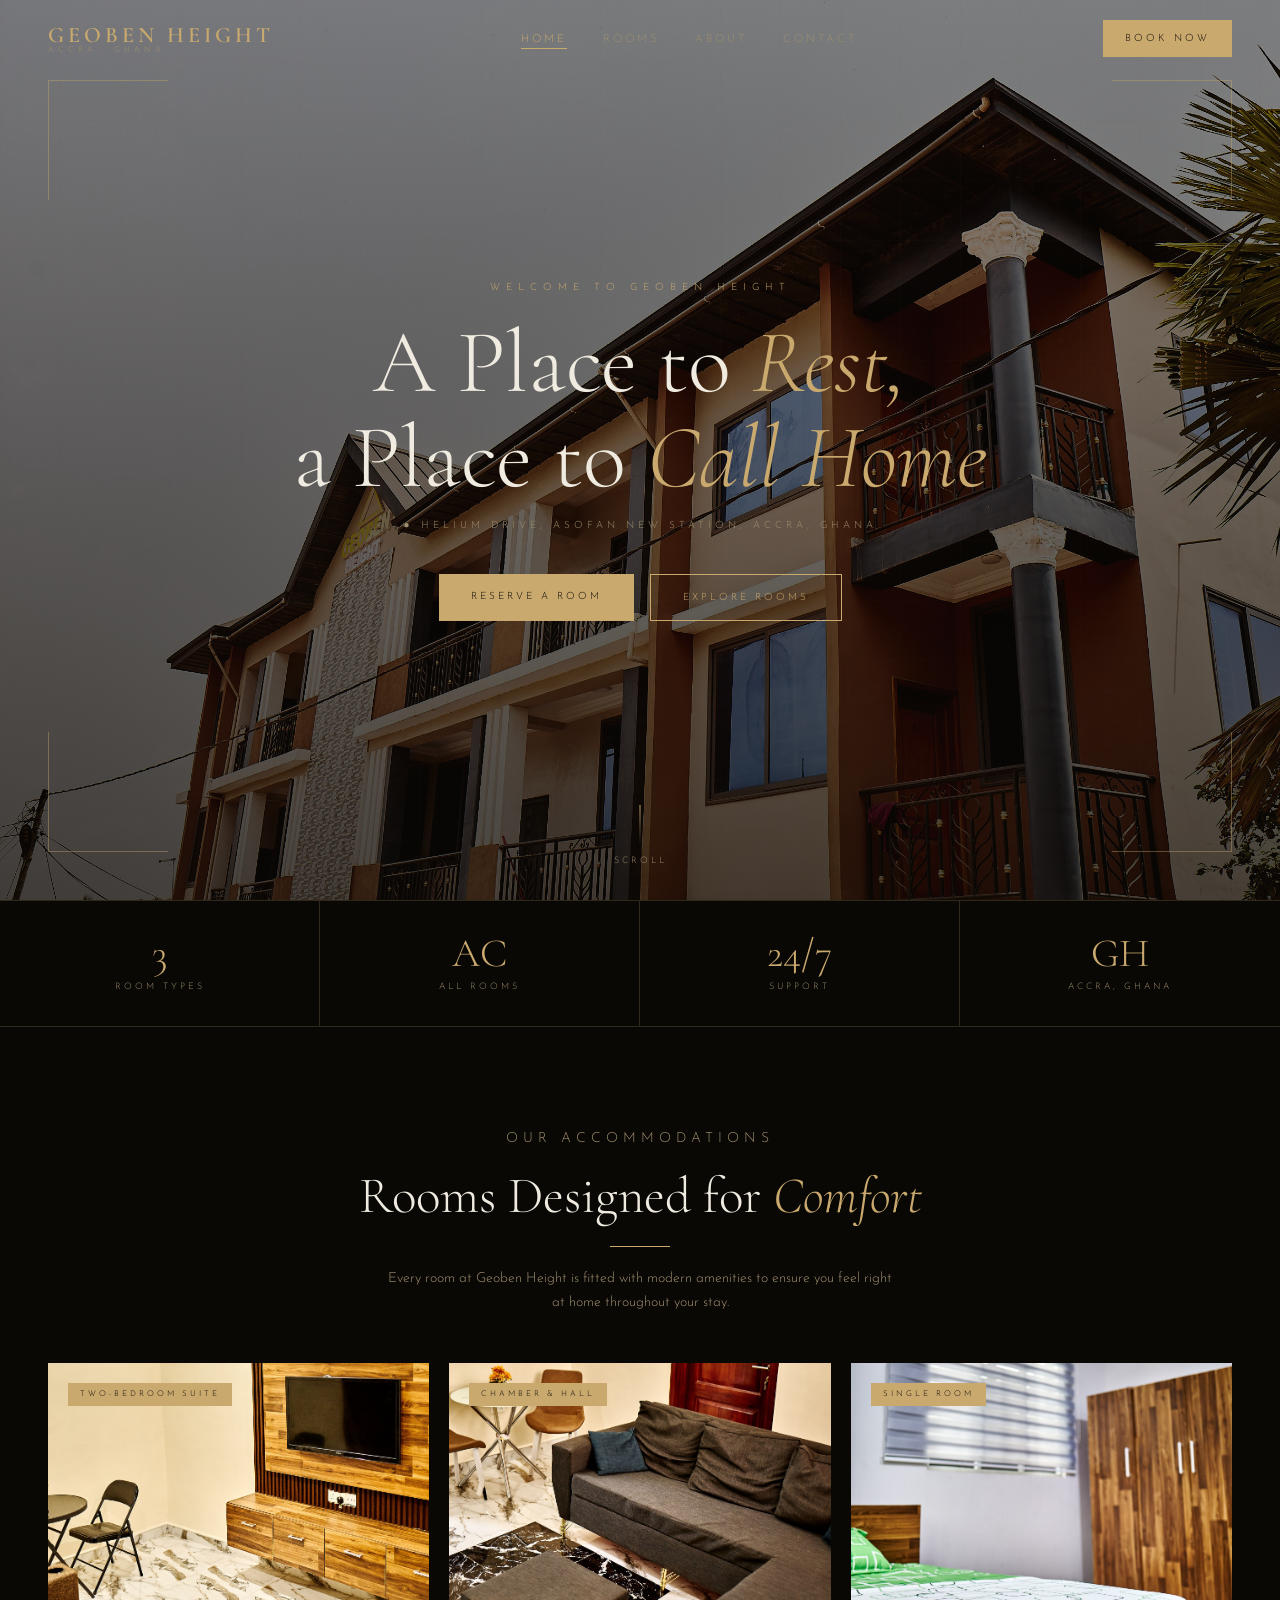
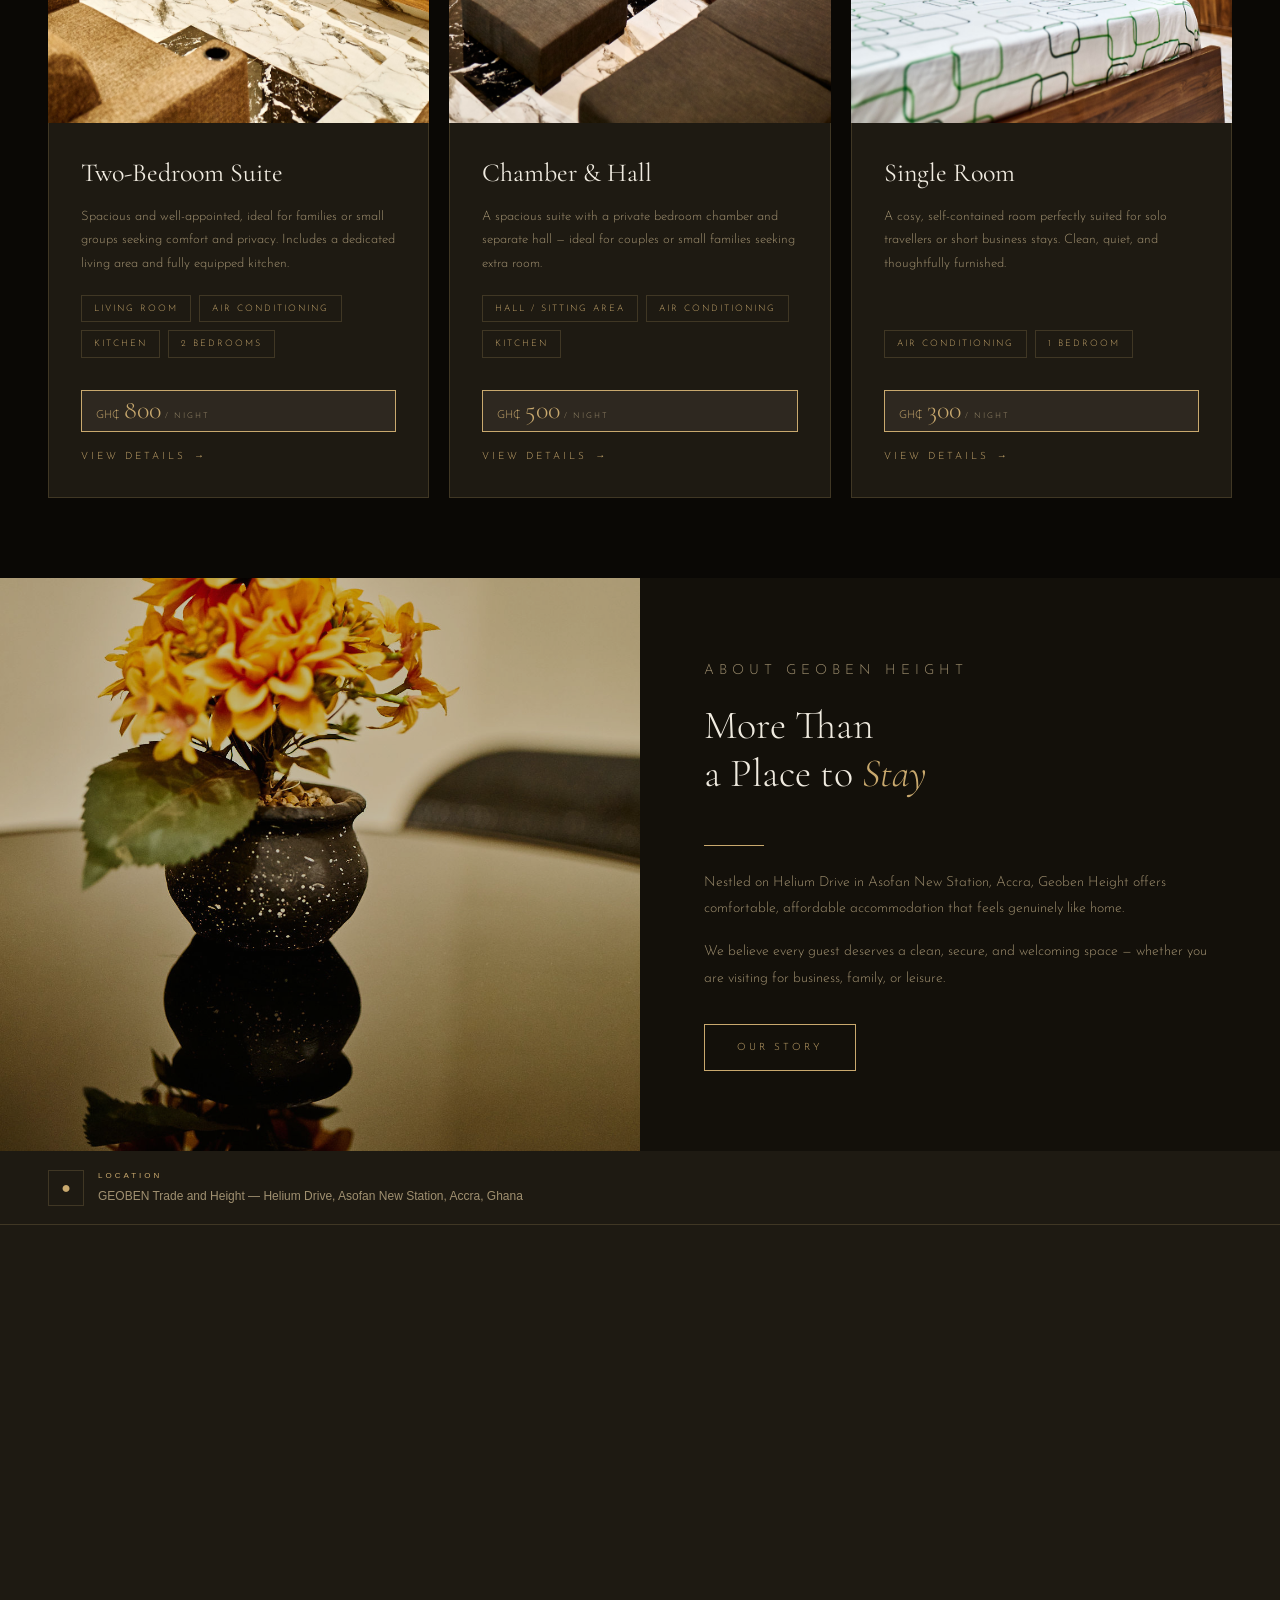
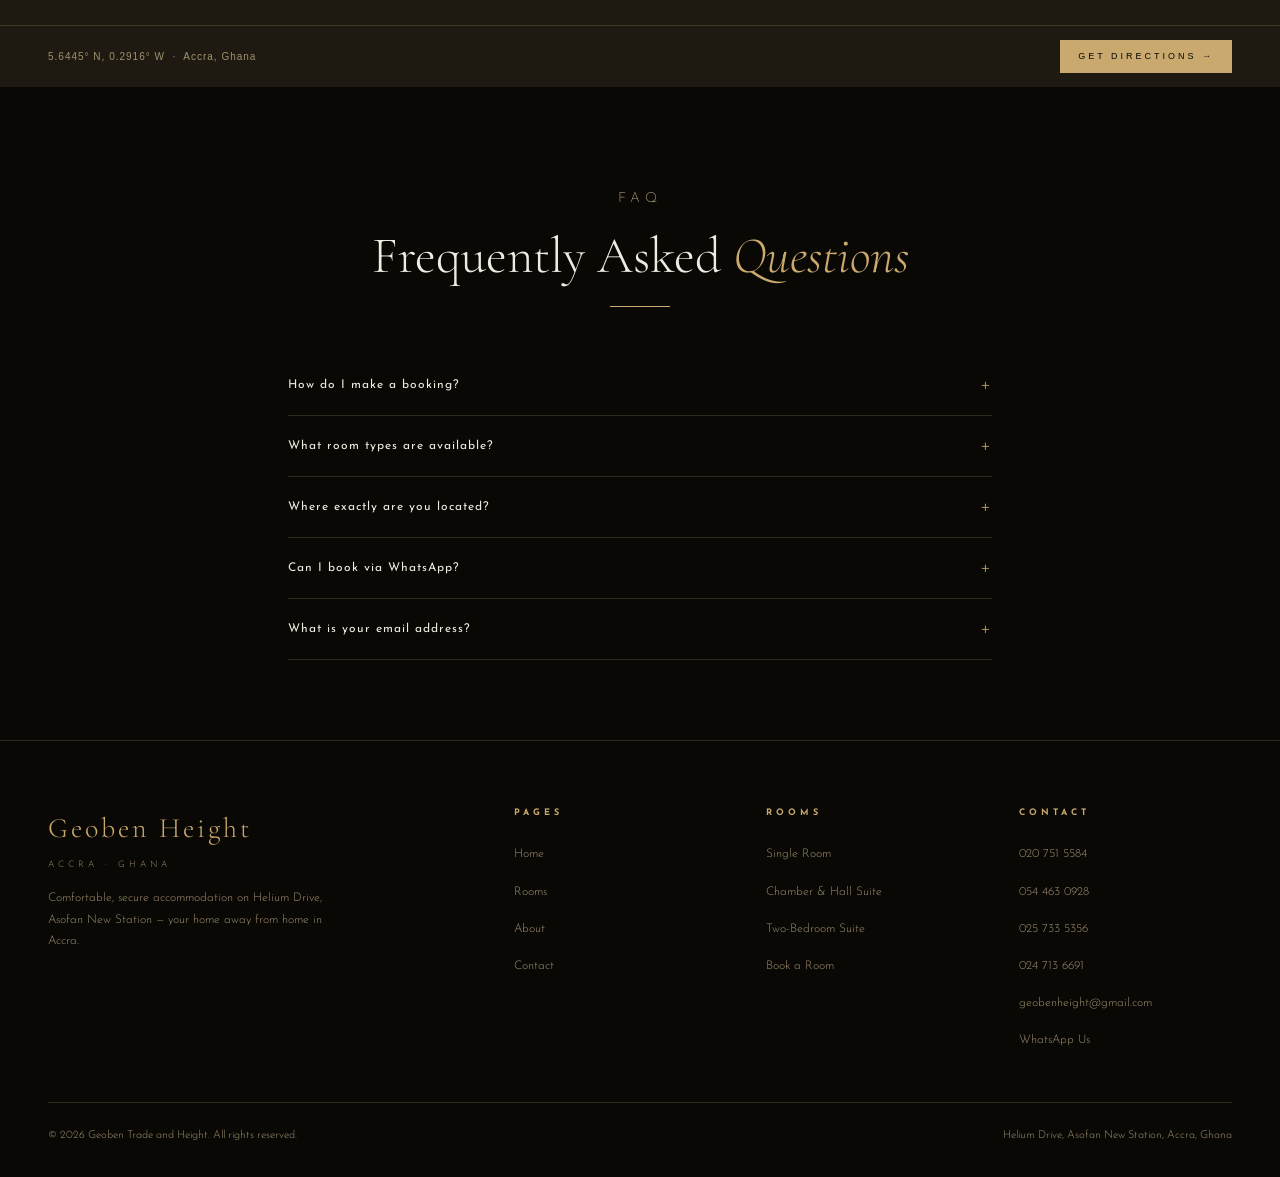
==== commit 6a861e09: "fix: price & contact updated" ====
--- a/index.html
+++ b/index.html
@@ -154,7 +154,7 @@
             <span class="amenity-tag">Air Conditioning</span>
             <span class="amenity-tag">1 Bedroom</span>
           </div>
-          <div class="price-tag"><span class="currency">GH₵</span><span class="amount">200</span><span class="per">/ night</span></div>
+          <div class="price-tag"><span class="currency">GH₵</span><span class="amount">300</span><span class="per">/ night</span></div>
           <a href="rooms.html" class="room-link">View Details</a>
         </div>
       </div>
